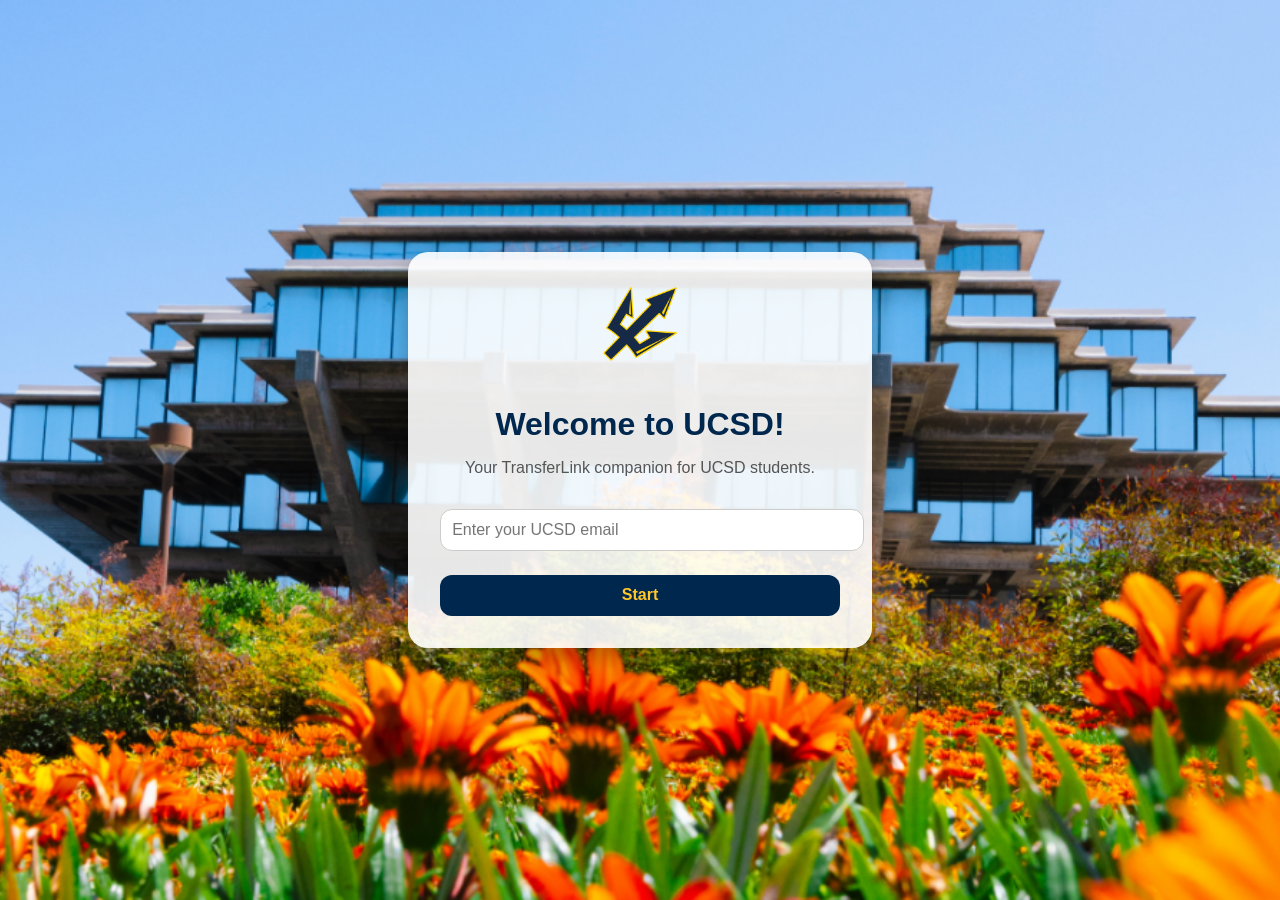
==== index.html @ 6287a34e "Initial commit: TransferLink project" ====
<!DOCTYPE html>
<html lang="en">
<head>
  <meta charset="UTF-8">
  <title>TransferLink Login</title>
  <link rel="stylesheet" href="css/style.css">
</head>
<body>
  <div class="login-background">
    <div class="login-box">
      
      <!-- UCSD logo -->
      <img src="images/triton.png" alt="UCSD Logo" class="logo">

      <!-- Welcome text -->
      <h1>Welcome to UCSD!</h1>
      <p>Your TransferLink companion for UCSD students.</p>

      <!-- Email input -->
      <input type="email" id="email" placeholder="Enter your UCSD email" />

      <!-- Start button -->
      <button onclick="startApp()">Start</button>
    </div>
  </div>

  <script src="js/script.js"></script>
</body>
</html>
---- css/style.css ----
/* ==============================
   Login Page Styles
   ============================== */

/* ----- Background ----- */
.login-background {
  background-image: url('../images/geisel.png'); /* your photo */
  background-repeat: no-repeat;
  background-position: center center; /* center image */
  background-size: cover; /* cover entire area */
  background-color: #000; /* fallback color */
  height: 100vh;
  display: flex;
  justify-content: center;
  align-items: center;
  position: relative;
}

/* ----- Login Box ----- */
.login-box {
  position: relative; /* above overlay */
  background-color: rgba(255,255,255,0.95);
  padding: 2.5rem 3rem;
  border-radius: 20px;
  box-shadow: 0 8px 25px rgba(0,0,0,0.3);
  text-align: center;
  max-width: 400px;
  width: 90%;
}

/* ----- Logo ----- */
.login-box .logo {
  width: 80px;
  margin-bottom: 1rem;
}

/* ----- Welcome Text ----- */
.login-box h1 {
  margin-bottom: 0.5rem;
  color: #00274D; /* UCSD Blue */
}

.login-box p {
  margin-bottom: 1.5rem;
  color: #555;
  font-size: 1rem;
}

/* ----- Input Fields ----- */
.login-box input {
  width: 100%;
  padding: 0.7rem;
  margin: 0.5rem 0;
  border-radius: 12px;
  border: 1px solid #ccc;
  font-size: 1rem;
}

/* ----- Button ----- */
.login-box button {
  width: 100%;
  padding: 0.7rem;
  margin-top: 1rem;
  border-radius: 12px;
  border: none;
  background-color: #00274D; /* UCSD blue */
  color: #FFC72C; /* UCSD gold */
  font-size: 1rem;
  font-weight: bold;
  cursor: pointer;
  transition: background 0.3s, transform 0.2s;
}

.login-box button:hover {
  background-color: #0055A5;
  transform: translateY(-2px);
}

/* ==============================
   Profile Page Styles
   ============================== */

.section-label {
  margin: 0.8rem 0 0.3rem;
  font-weight: bold;
  color: #00274D;
}

/* ---------- Inputs ---------- */
.text-input {
  width: 100%;
  padding: 0.6rem;
  margin-bottom: 1rem;
  border-radius: 50px;
  border: 1px solid #ccc;
}

/* ---------- Row Layout ---------- */
.row {
  display: flex;
  gap: 1rem;
  margin-bottom: 1rem;
}

.field {
  flex: 1;
}

/* ---------- Dropdown ---------- */
.dropdown {
  width: 100%;
  padding: 0.6rem;
  border-radius: 50px;
  border: 1px solid #ccc;
  background-color: #f0f0f0;
}
.interest-count {
  font-size: 0.9rem;
  color: #555;
  margin-bottom: 0.5rem;
}
/* ---------- Interests Grid ---------- */
.interests-list {
  display: grid;
  grid-template-columns: repeat(4, 1fr);
  gap: 0.5rem;
  margin-bottom: 1rem;
}

/* ---------- Interest Pills ---------- */
.interest-btn {
  padding: 0.5rem;
  border-radius: 50px;
  border: 1px solid #ccc;
  background-color: #f0f0f0;
  cursor: pointer;
  transition: all 0.2s;
}

/* SELECTED STATE */
.interest-btn.selected {
  background-color: #FFC72C; /* UCSD blue */
  color: #011388; /* gold text */
  border: 1px solid #00274D;
  transform: scale(1.05);
}

/* ---------- Finish Button ---------- */
.finish-btn {
  width: 100%;
  padding: 0.7rem;
  border-radius: 25px;
  border: none;
  background-color: #FFB84D;
  color: #00274D;
  font-weight: bold;
  cursor: pointer;
}

.finish-btn:hover {
  background-color: #FFA500;
}

/* ---------- Scroll Box ---------- */
.login-box {
  max-height: 90vh;
  overflow-y: auto;
  padding: 2rem;
  border-radius: 20px;
  background: rgba(255,255,255,0.9);
}

/* ==============================
   Home Page Styles
   ============================== */

/* ==============================
   Home Page Styling
   ============================== */

/* ---------- Page Background ---------- */
body {
  margin: 0;
  font-family: 'Segoe UI', sans-serif;
  background: linear-gradient(to bottom right, #eaf2fb, #ffffff);
}

/* ---------- Container ---------- */
.home-container {
  padding: 2rem;
  max-width: 900px;
  margin: auto;
}

/* ---------- Greeting Section ---------- */
#greeting {
  font-size: 2rem;
  color: #00274D;
  margin-bottom: 0.2rem;
}

#subtext {
  color: #555;
  margin-bottom: 1.5rem;
}

/* ---------- Top Pills ---------- */
.top-nav {
  display: flex;
  gap: 0.6rem;
  margin-bottom: 2rem;
  flex-wrap: wrap;
}

.nav-pill {
  padding: 0.5rem 1.2rem;
  border-radius: 50px;
  border: none;
  background: white;
  box-shadow: 0 2px 6px rgba(0,0,0,0.1);
  cursor: pointer;
  transition: all 0.2s;
}

.nav-pill:hover {
  background: #00274D;
  color: #FFC72C;
  transform: translateY(-2px);
}

/* ---------- Section Titles ---------- */
h2 {
  color: #00274D;
  margin-bottom: 0.8rem;
}

/* ---------- Cards Grid ---------- */
.card-container {
  display: grid;
  grid-template-columns: repeat(auto-fit, minmax(220px, 1fr));
  gap: 1rem;
  margin-bottom: 2rem;
}

/* ---------- Cards ---------- */
.card {
  padding: 1.2rem;
  border-radius: 18px;
  background: white;
  box-shadow: 0 6px 18px rgba(0,0,0,0.08);
  transition: all 0.2s;
  position: relative;
  overflow: hidden;
}

/* subtle gradient glow */
.card::before {
  content: "";
  position: absolute;
  inset: 0;
  background: linear-gradient(120deg, transparent, rgba(0,39,77,0.05));
  opacity: 0;
  transition: 0.2s;
}

.card:hover::before {
  opacity: 1;
}

.card:hover {
  transform: translateY(-5px);
}

/* ---------- Card Text ---------- */
.card h3 {
  margin-bottom: 0.4rem;
  color: #00274D;
}

.card p {
  color: #555;
  font-size: 0.9rem;
}
.hero {
  background: white;
  padding: 1.5rem;
  border-radius: 20px;
  box-shadow: 0 6px 20px rgba(0,0,0,0.08);
  margin-bottom: 1.5rem;
}
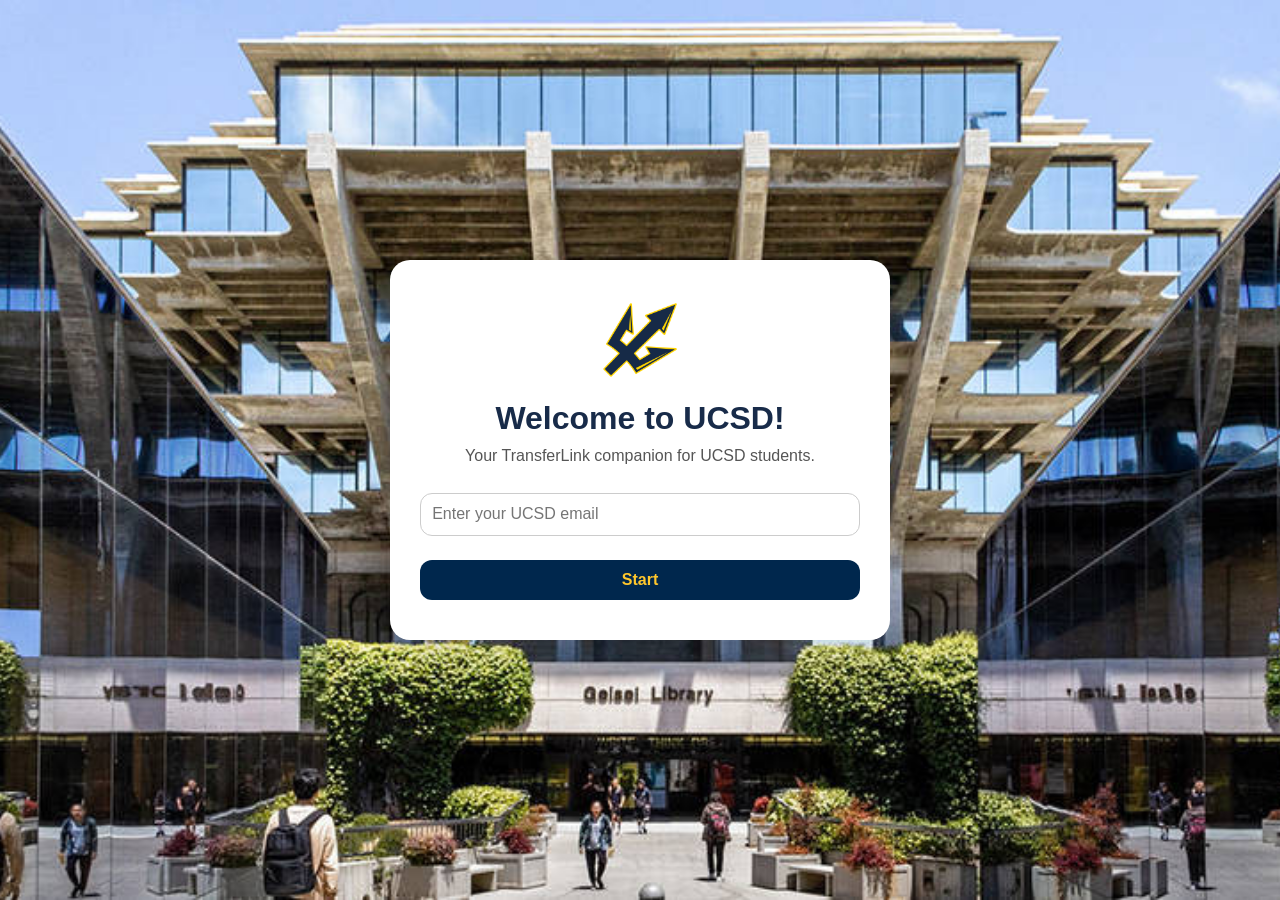
==== commit d6742914: "your message" ====
--- a/index.html
+++ b/index.html
@@ -6,7 +6,6 @@
   <link rel="stylesheet" href="css/style.css">
 </head>
 <body>
-  <div class="login-background">
     <div class="login-box">
       
       <!-- UCSD logo -->
@@ -21,7 +20,6 @@
 
       <!-- Start button -->
       <button onclick="startApp()">Start</button>
-    </div>
   </div>
 
   <script src="js/script.js"></script>
--- a/css/style.css
+++ b/css/style.css
@@ -2,18 +2,46 @@
    Login Page Styles
    ============================== */
 
-/* ----- Background ----- */
-.login-background {
-  background-image: url('../images/geisel.png'); /* your photo */
-  background-repeat: no-repeat;
-  background-position: center center; /* center image */
-  background-size: cover; /* cover entire area */
-  background-color: #000; /* fallback color */
-  height: 100vh;
+/* ==============================
+   FULL PAGE BACKGROUNDS
+   ============================== */
+
+body.index-bg {
+  background-image: url("../images/geisel.jpg");
+  background-size: cover;
+  background-position: center;
+  background-attachment: fixed;
+
+  /* ADD THESE */
   display: flex;
   justify-content: center;
   align-items: center;
-  position: relative;
+  min-height: 100vh;
+}
+body.profile-bg {
+  background-image: url("../images/bb.jpg");
+  background-size: cover;
+  background-position: center;
+  background-attachment: fixed;
+}
+
+body.index-bg,
+body.profile-bg {
+  background-size: cover;
+  background-position: center;
+  background-attachment: fixed;
+
+  display: flex;
+  justify-content: center;
+  align-items: center;
+  min-height: 100vh;
+}
+
+body.events-bg {
+  background-color: #f0f6ff; /* light blue tint */
+}
+body.courses-bg {
+  background-color: #f8f6f0; /* light gold tint */
 }
 
 /* ----- Login Box ----- */
@@ -72,219 +100,659 @@
 }
 
 .login-box button:hover {
-  background-color: #0055A5;
+  background-color: #e1e4e8;
   transform: translateY(-2px);
 }
 
 /* ==============================
-   Profile Page Styles
-   ============================== */
-
-.section-label {
-  margin: 0.8rem 0 0.3rem;
-  font-weight: bold;
-  color: #00274D;
-}
-
-/* ---------- Inputs ---------- */
-.text-input {
+   Profile / Interests Page
+   ============================== */
+.login-background {
+  background: #f5f5f5; /* neutral background */
+  min-height: 100vh;
+  display: flex;
+  justify-content: center;
+  align-items: center;
+}
+
+.login-box {
+  background-color: #ffffff; /* neutral card */
+  padding: 40px 30px;
+  border-radius: 20px;
+  max-width: 500px;
+  width: 90%;
+  box-shadow: 0 10px 30px rgba(0,0,0,0.1);
+  text-align: center;
+}
+
+.login-box h1 {
+  margin-bottom: 10px;
+  color: #182B49;
+}
+
+.login-box p {
+  margin-bottom: 20px;
+  color: #555;
+}
+
+.text-input, .dropdown {
   width: 100%;
-  padding: 0.6rem;
-  margin-bottom: 1rem;
-  border-radius: 50px;
-  border: 1px solid #ccc;
-}
-
-/* ---------- Row Layout ---------- */
+  padding: 12px;
+  margin-bottom: 20px;
+  border-radius: 12px;
+  border: 1px solid #182B49;
+  background-color: #fff;
+  color: #182B49;
+  font-size: 1rem;
+}
+
 .row {
   display: flex;
-  gap: 1rem;
-  margin-bottom: 1rem;
+  gap: 15px;
 }
 
 .field {
   flex: 1;
-}
-
-/* ---------- Dropdown ---------- */
-.dropdown {
-  width: 100%;
-  padding: 0.6rem;
-  border-radius: 50px;
-  border: 1px solid #ccc;
-  background-color: #f0f0f0;
-}
-.interest-count {
-  font-size: 0.9rem;
-  color: #555;
-  margin-bottom: 0.5rem;
-}
-/* ---------- Interests Grid ---------- */
+  text-align: left;
+}
+
+.section-label {
+  font-weight: 600;
+  margin-bottom: 6px;
+  display: block;
+  color: #182B49;
+}
+
 .interests-list {
   display: grid;
-  grid-template-columns: repeat(4, 1fr);
-  gap: 0.5rem;
-  margin-bottom: 1rem;
-}
-
-/* ---------- Interest Pills ---------- */
+  grid-template-columns: repeat(3, 1fr); /* 4 per row */
+  gap: 10px;
+  margin-bottom: 20px;
+}
+
 .interest-btn {
-  padding: 0.5rem;
-  border-radius: 50px;
-  border: 1px solid #ccc;
-  background-color: #f0f0f0;
-  cursor: pointer;
-  transition: all 0.2s;
-}
-
-/* SELECTED STATE */
+  padding: 10px 16px;
+  border-radius: 20px;
+  border: 1px solid #182B49;
+  background-color: #fff;
+  color: #182B49;
+  cursor: pointer;
+  transition: all 0.3s ease;
+}
+
 .interest-btn.selected {
-  background-color: #FFC72C; /* UCSD blue */
-  color: #011388; /* gold text */
-  border: 1px solid #00274D;
-  transform: scale(1.05);
-}
-
-/* ---------- Finish Button ---------- */
+  background-color: #FFC72C;
+  color: #182B49;
+  border-color: #FFC72C;
+}
+
+.interest-btn:hover {
+  background-color: #FFC72C;
+  color: #182B49;
+}
+
+#interest-count {
+  font-size: 0.95rem;
+  color: #555;
+  margin-bottom: 10px;
+}
+
 .finish-btn {
-  width: 100%;
-  padding: 0.7rem;
-  border-radius: 25px;
+  background-color: #182B49;
+  color: #fff;
+  padding: 12px 25px;
   border: none;
-  background-color: #FFB84D;
-  color: #00274D;
-  font-weight: bold;
-  cursor: pointer;
+  border-radius: 30px;
+  font-size: 1rem;
+  cursor: pointer;
+  transition: all 0.3s ease;
 }
 
 .finish-btn:hover {
-  background-color: #FFA500;
-}
-
-/* ---------- Scroll Box ---------- */
-.login-box {
-  max-height: 90vh;
+  background-color: #FFC72C;
+  color: #182B49;
+  transform: translateY(-2px);
+}
+
+.dropdown-list {
+  display: none;
+  position: absolute;
+  width: 50%;
+  background: #ffffff;
+  border-radius: 14px;
+  margin-top: 6px;
+
+  /* ✨ depth */
+  box-shadow: 0 8px 25px rgba(0, 0, 0, 0.1);
+
+  /* ✨ smooth */
+  overflow: hidden;
+  max-height: 220px;
   overflow-y: auto;
-  padding: 2rem;
-  border-radius: 20px;
-  background: rgba(255,255,255,0.9);
-}
-
-/* ==============================
-   Home Page Styles
-   ============================== */
-
-/* ==============================
-   Home Page Styling
-   ============================== */
-
-/* ---------- Page Background ---------- */
+  z-index: 10;
+
+  border: 1px solid rgba(0,0,0,0.05);
+}
+
+.dropdown-item {
+  padding: 14px 16px; /* more breathing room */
+  line-height: 1.4;   /* less cramped text */
+}
+
+/* ==============================
+   General Reset & Fonts
+   ============================== */
+* {
+  margin: 0;
+  padding: 0;
+  box-sizing: border-box;
+  font-family: 'Helvetica', 'Arial', sans-serif;
+}
+
 body {
-  margin: 0;
-  font-family: 'Segoe UI', sans-serif;
-  background: linear-gradient(to bottom right, #eaf2fb, #ffffff);
-}
-
-/* ---------- Container ---------- */
+  background-color: #f5f5f5; /* Neutral background */
+  color: #182B49; /* UCSD Blue main text */
+}
+
+/* ==============================
+   Home Container
+   ============================== */
 .home-container {
-  padding: 2rem;
-  max-width: 900px;
-  margin: auto;
-}
-
-/* ---------- Greeting Section ---------- */
-#greeting {
-  font-size: 2rem;
-  color: #00274D;
-  margin-bottom: 0.2rem;
-}
-
-#subtext {
-  color: #555;
-  margin-bottom: 1.5rem;
-}
-
-/* ---------- Top Pills ---------- */
+  max-width: 1200px;
+  margin: 0 auto;
+  padding: 40px 20px;
+}
+
+/* ==============================
+   Hero Section
+   ============================== */
+.hero {
+  text-align: center;
+  padding: 60px 20px;
+  border-radius: 16px;
+  margin: 20px auto 40px auto;
+  max-width: 1000px;
+  color: white;
+
+  background-size: cover;
+  background-position: center;
+  position: relative;
+  overflow: hidden;
+}
+.hero-events {
+  background-image: url("../images/trtionstature.jpg");
+}
+.hero-courses {
+  background-image: url("../images/fallen.webp");
+}
+.hero::before {
+  content: "";
+  position: absolute;
+  inset: 0;
+  background: rgba(0,0,0,0.35);
+  border-radius: 16px;
+}
+.hero h1,
+.hero p {
+  position: relative;
+  z-index: 1;
+}
+.hero h1 {
+  font-size: 2.8rem;
+  margin-bottom: 10px;
+}
+
+.hero p {
+  font-size: 1.2rem;;
+}
+
+/* ==============================
+   Navigation Pills
+   ============================== */
 .top-nav {
   display: flex;
-  gap: 0.6rem;
-  margin-bottom: 2rem;
-  flex-wrap: wrap;
+  justify-content: center;
+  gap: 15px;
+  margin-bottom: 40px;
 }
 
 .nav-pill {
-  padding: 0.5rem 1.2rem;
-  border-radius: 50px;
+  background-color: #182B49; /* UCSD Blue */
   border: none;
-  background: white;
-  box-shadow: 0 2px 6px rgba(0,0,0,0.1);
-  cursor: pointer;
-  transition: all 0.2s;
+  padding: 12px 24px;
+  border-radius: 30px;
+  cursor: pointer;
+  font-weight: 600;
+  color: #fff;
+  transition: all 0.3s ease;
 }
 
 .nav-pill:hover {
-  background: #00274D;
-  color: #FFC72C;
+  background-color: #FFC72C; /* Gold pop on hover */
+  color: #182B49;
   transform: translateY(-2px);
 }
-
-/* ---------- Section Titles ---------- */
+.nav-pill.selected {
+  background: #0072ce;
+  color: white;
+}
+
+/* ==============================
+   Sections & Cards
+   ============================== */
 h2 {
-  color: #00274D;
-  margin-bottom: 0.8rem;
-}
-
-/* ---------- Cards Grid ---------- */
+  font-size: 1.8rem;
+  margin-bottom: 20px;
+  color: #182B49;
+}
+
 .card-container {
   display: grid;
   grid-template-columns: repeat(auto-fit, minmax(220px, 1fr));
-  gap: 1rem;
-  margin-bottom: 2rem;
-}
-
-/* ---------- Cards ---------- */
+  gap: 20px;
+  margin-bottom: 50px;
+}
+
 .card {
-  padding: 1.2rem;
-  border-radius: 18px;
-  background: white;
-  box-shadow: 0 6px 18px rgba(0,0,0,0.08);
-  transition: all 0.2s;
-  position: relative;
-  overflow: hidden;
-}
-
-/* subtle gradient glow */
-.card::before {
-  content: "";
-  position: absolute;
-  inset: 0;
-  background: linear-gradient(120deg, transparent, rgba(0,39,77,0.05));
-  opacity: 0;
-  transition: 0.2s;
-}
-
-.card:hover::before {
-  opacity: 1;
+  background-color: #ffffff; /* neutral card */
+  padding: 20px;
+  border-radius: 16px;
+  box-shadow: 0 6px 18px rgba(0,0,0,0.1);
+  transition: all 0.3s ease;
+  cursor: pointer;
+}
+
+.card h3 {
+  font-size: 1.2rem;
+  margin-bottom: 10px;
+  color: #182B49; /* main blue titles */
+}
+
+.card p {
+  font-size: 0.95rem;
+  color: #555; /* darker neutral text inside card */
 }
 
 .card:hover {
   transform: translateY(-5px);
-}
-
-/* ---------- Card Text ---------- */
-.card h3 {
-  margin-bottom: 0.4rem;
-  color: #00274D;
-}
-
-.card p {
-  color: #555;
-  font-size: 0.9rem;
-}
-.hero {
-  background: white;
-  padding: 1.5rem;
+  box-shadow: 0 12px 25px rgba(0,0,0,0.15);
+  border-top: 4px solid #FFC72C; /* gold accent on hover */
+}
+
+
+/* ==============================
+   Course Page
+   ============================== */
+
+/* Container for cards */
+.course-boxes {
+  display: flex;
+  justify-content: center;   /* center the cards horizontally */
+  gap: 20px;                 /* space between cards */
+  flex-wrap: wrap;           /* wrap if screen is too small */
+  margin: 30px 0;            /* spacing from hero / other content */
+}
+
+/* Individual course cards */
+.course-card {
+  flex: 1 1 280px;           /* minimum width 280px, grows if space */
+  max-width: 320px;          /* prevent overly wide cards */
+  background-color: #fff;
+  border-radius: 16px;
+  padding: 20px;
+  box-shadow: 0 6px 12px rgba(0,0,0,0.1);
+  text-align: center;
+  display: flex;
+  flex-direction: column;
+  justify-content: space-between;
+  transition: transform 0.2s, box-shadow 0.2s;
+}
+
+.course-card:hover {
+  transform: translateY(-5px);
+  box-shadow: 0 10px 20px rgba(0,0,0,0.15);
+}
+
+.course-card h3 {
+  font-size: 1.3rem;
+  color: #0057b8;  /* UCSD Blue */
+  margin-bottom: 10px;
+}
+
+.course-card p {
+  font-size: 1rem;
+  color: #444;
+  margin-bottom: 15px;
+}
+
+.course-card a {
+  display: inline-block;
+  padding: 8px 16px;
+  background-color: #0057b8;
+  color: #ffc72c;
+  border-radius: 8px;
+  font-weight: 600;
+  text-decoration: none;
+  transition: background 0.2s, color 0.2s;
+}
+
+.course-card a:hover {
+  background-color: #004494;
+  color: #fff;
+}
+.req-container {
+  display: flex;
+  gap: 20px;
+  margin-top: 20px;
+}
+.accordion-box {
+  flex: 1;
+  background-color: #f9f9f9;
+  border-radius: 8px;
+  overflow: hidden;
+  box-shadow: 0 2px 5px rgba(0,0,0,0.1);
+}
+/* Container to hold the three accordions side by side */
+.accordion-container {
+  display: flex;
+  gap: 20px;            /* spacing between accordions */
+  justify-content: center;
+  flex-wrap: wrap;      /* wraps on smaller screens */
+  margin: 20px 0;
+}
+
+/* Each accordion box */
+.accordion-box {
+  flex: 1 1 300px;       /* min width 300px, grow if space */
+  max-width: 350px;      /* optional max width */
+  background-color: #f9f9f9;
+  border-radius: 8px;
+  overflow: hidden;
+  box-shadow: 0 2px 5px rgba(0,0,0,0.1);
+}
+
+/* Accordion button */
+.accordion {
+  background-color: #0057b8;
+  color: white;
+  cursor: pointer;
+  padding: 12px 20px;
+  width: 100%;
+  text-align: left;
+  border: none;
+  outline: none;
+  font-size: 16px;
+  transition: background-color 0.3s;
+}
+
+.accordion.active {
+  background-color: #ffc72c; /* UCSD yellow */
+  color: #0057b8;
+}
+
+/* Panel content */
+.panel {
+  max-height: 0;
+  overflow: hidden;
+  transition: max-height 0.3s ease-out, padding 0.3s ease-out;
+  background-color: #eef3f7;
+  padding: 0 20px; /* start with zero vertical padding */
+}
+.panel.open {
+  padding: 15px 20px; /* add vertical padding when open */
+}
+
+/* ==============================
+   Events Page & Cards
+   ============================== */
+
+/* ---------- Filter Bar ---------- */
+.filter-bar {
+  display: flex;
+  flex-wrap: wrap;
+  gap: 10px;
+  margin: 20px 0;
+}
+
+.filter-btn {
+  padding: 8px 14px;
   border-radius: 20px;
-  box-shadow: 0 6px 20px rgba(0,0,0,0.08);
-  margin-bottom: 1.5rem;
+  border: none;
+  background: #e0e0e0;
+  cursor: pointer;
+  font-weight: 600;
+  transition: 0.2s;
+}
+
+.filter-btn.active {
+  background: #0057b8;
+  color: #ffb81c;
+}
+/* ==============================
+   Event / Card Styles
+   ============================== */
+
+/* ---------- Card Container ---------- */
+.card-container {
+  display: grid;
+  grid-template-columns: repeat(auto-fill, minmax(260px, 1fr));
+  gap: 20px;
+  padding: 20px;
+}
+
+/* ---------- Individual Card ---------- */
+.card, .event-card {
+  background: #fff;
+  border-radius: 16px;
+  box-shadow: 0 4px 12px rgba(0,0,0,0.08);
+  padding: 20px;
+  display: flex;
+  flex-direction: column;
+  justify-content: space-between;  /* footer sticks to bottom */
+  min-height: 300px;
+  font-family: 'Arial', sans-serif;
+  transition: transform 0.2s, box-shadow 0.2s;
+}
+
+.card:hover, .event-card:hover {
+  transform: translateY(-5px);
+  box-shadow: 0 8px 20px rgba(0,0,0,0.12);
+}
+
+/* ---------- Card Title & Description ---------- */
+.card h3, .event-card h3 {
+  font-size: 20px;
+  font-weight: 700;
+  margin-bottom: 8px;
+  color: #000000;
+}
+
+.card p, .event-card p {
+  font-size: 16px;
+  color: #333;
+  line-height: 1.5;
+  margin-bottom: 12px;
+}
+
+/* ---------- Event Footer ---------- */
+.event-footer {
+  display: flex;
+  justify-content: space-between;
+  align-items: flex-end;
+  flex-wrap: wrap;
+  gap: 8px;
+  padding-top: 12px;
+  padding-bottom: 12px;
+  border-top: 1px solid #f0f0f0;
+  margin-top: auto; /* sticks footer to bottom of card */
+}
+
+/* ---------- Tags ---------- */
+.event-tag, .event-type {
+  display: inline-flex;
+  align-items: center;
+  justify-content: center;
+  padding: 6px 14px;
+  border-radius: 20px;
+  font-size: 12px;
+  font-weight: 600;
+  text-transform: uppercase;
+  letter-spacing: 0.5px;
+}
+
+.event-tag {
+  background-color: #e0e0e0; /* grey background */
+  color: #000; /* black text */
+}
+
+.event-type {
+  background-color: #e0e0e0;
+  color: #000;
+}
+
+/* ---------- Save Button ---------- */
+.save-btn {
+  padding: 6px 14px;
+  border-radius: 8px;
+  border: none;
+  background-color: #0057b8;
+  color: #ffc72c;
+  font-weight: bold;
+  cursor: pointer;
+  transition: background 0.3s, color 0.3s;
+}
+
+.save-btn.saved {
+  background-color: #ffc72c;
+  color: #0057b8;
+}
+
+.save-btn:hover {
+  opacity: 0.9;
+}
+
+/* ---------- Responsive ---------- */
+@media (max-width: 600px) {
+  .card-container {
+    grid-template-columns: 1fr;
+    padding: 10px;
+  }
+}
+
+/* ==============================
+   "Where to Find More" Box
+   ============================== */
+   .more-section {
+  display: flex;
+  justify-content: center;
+  margin: 40px 0;
+}
+
+.more-card {
+  text-align: center;
+  background-color: #ffffff;
+  color: #182B49;
+  padding: 60px 20px;
+  border-radius: 16px;
+  max-width: 1000px;
+  width: 100%;
+  box-shadow: 0 10px 25px rgba(0,0,0,0.1);
+}
+
+.more-card h2 {
+  font-size: 1.8rem;
+  margin-bottom: 20px;
+}
+
+.more-card ul {
+  list-style: none;
+  padding: 0;
+  margin: 0;
+}
+
+.more-card li {
+  font-size: 1.1rem;
+  margin: 10px 0;
+  color: #333;
+}
+.more-box {
+  max-width: 900px;
+  margin: 40px auto;
+  background: #ffffff;
+  padding: 25px 30px;
+  border-radius: 16px;
+  box-shadow: 0 8px 20px rgba(0,0,0,0.08);
+  border: 1px solid #eef1f6;
+}
+
+/* small intro text */
+.more-box p {
+  margin-bottom: 18px;
+  color: #444;
+  line-height: 1.6;
+}
+
+/* each item */
+.more-item {
+  background: #f7f9ff;
+  padding: 12px 16px;
+  border-radius: 10px;
+  font-size: 0.95rem;
+  color: #182B49;
+  font-weight: 500;
+  transition: all 0.2s ease;
+}
+
+
+/* ==============================
+   Modal Styles
+   ============================== */
+.modal {
+  display: none; /* hide modal initially */
+  position: fixed;
+  top: 0;
+  left: 0;
+  width: 100%;
+  height: 100%;
+  background: rgba(0,0,0,0.6); /* semi-transparent background */
+  justify-content: center;      /* horizontal centering */
+  align-items: center;          /* vertical centering */
+  z-index: 9999;
+}
+
+.modal-content {
+  background: #fff;
+  padding: 20px;
+  border-radius: 16px;
+  max-width: 500px;
+  width: 90%;
+  text-align: center;
+  position: relative;
+  box-shadow: 0 8px 20px rgba(0,0,0,0.15);
+}
+
+.modal-content img {
+  max-width: 100%;
+  border-radius: 12px;
+  margin-bottom: 12px;
+}
+
+.modal-content h3 {
+  font-size: 22px;
+  font-weight: 700;
+  color: #000;
+}
+
+.close-btn {
+  position: absolute;
+  top: 10px;
+  right: 15px;
+  font-size: 24px;
+  font-weight: bold;
+  cursor: pointer;
+  color: #333;
+}
+
+.close-btn:hover {
+  color: #000;
 }
